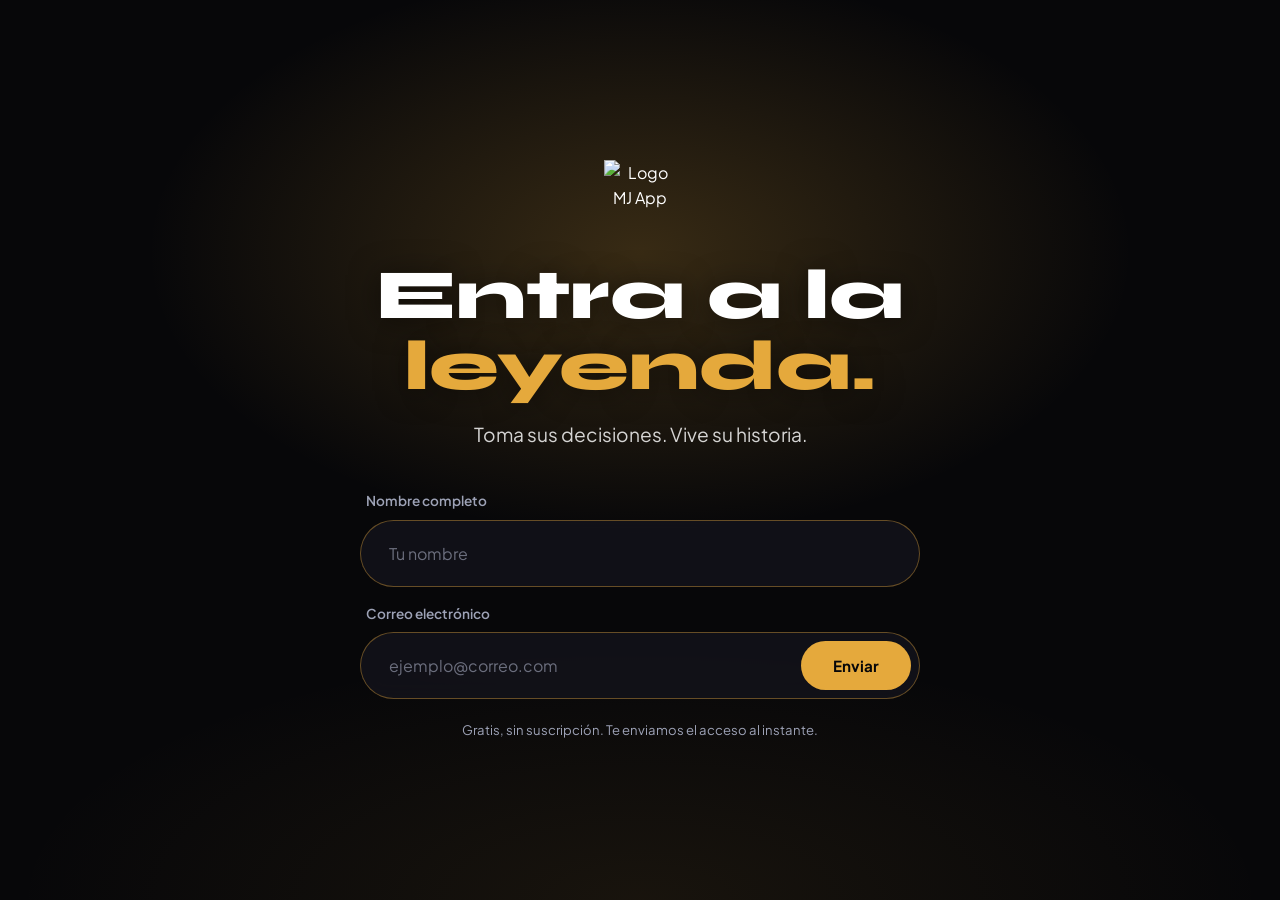
==== Spam/Gmail.html @ ab026c16 "Veinteavo Commit" ====
<!DOCTYPE html>
<html lang="es">
<head>
  <meta charset="UTF-8">
  <meta name="viewport" content="width=device-width, initial-scale=1.0">
  <title>MJ App — Recibe tu acceso por correo</title>
  <meta name="description" content="Deja tu correo y recibe gratis el acceso a MJ App, el simulador donde tomas las decisiones de Michael Jackson.">

  <!-- Tipografías -->
  <link rel="preconnect" href="https://fonts.googleapis.com">
  <link rel="preconnect" href="https://fonts.gstatic.com" crossorigin>
  <link href="https://fonts.googleapis.com/css2?family=Syne:wght@700;800&family=Plus+Jakarta+Sans:wght@400;500;600;700&display=swap" rel="stylesheet">

  <!-- Precarga del GIF -->
  <link rel="preload" as="image" href="Moonwalk.gif">

  <link rel="stylesheet" href="./Gmail.css">

  <!-- Carga del SDK v4 oficial de EmailJS -->
  <script type="text/javascript" src="https://cdn.jsdelivr.net/npm/@emailjs/browser@4/dist/email.min.js"></script>
</head>
<body>

  <main class="stage">
    <div class="stage__glow" aria-hidden="true"></div>

    <section class="card">
      <img
        src="https://identidad-de-marca-delta.vercel.app/assets/LogoMJ.png"
        alt="Logo MJ App"
        class="card__logo"
      >

      <h1 class="card__title">Entra a la <span>leyenda.</span></h1>
      <p class="card__slogan">Toma sus decisiones. Vive su historia.</p>

<form id="email-form" class="form">
  <!-- Campo Nombre -->
  <div class="form__group">
    <label for="user_name" class="form__label">Nombre completo</label>
    <div class="form__row">
      <input
        type="text"
        id="user_name"
        name="user_name"
        placeholder="Tu nombre"
        autocomplete="name"
        required
      >
    </div>
  </div>

  <!-- Campo Correo + Botón -->
  <div class="form__group">
    <label for="user_email" class="form__label">Correo electrónico</label>
    <div class="form__row">
      <input
        type="email"
        id="user_email"
        name="user_email"
        placeholder="ejemplo@correo.com"
        autocomplete="email"
        required
      >
      <button type="submit" id="btn-send" class="form__button">Enviar</button>
    </div>
  </div>

  <p class="form__note">Gratis, sin suscripción. Te enviamos el acceso al instante.</p>
</form>
    </section>
  </main>

  <!-- PANTALLA DE ÉXITO -->
  <div class="success" id="success-screen" role="status" aria-live="polite">
    <img
      class="success__gif"
      id="success-gif"
      data-src="./Moonwalk.gif"
      alt="Moonwalk"
    >
    <div class="success__shade" aria-hidden="true"></div>

    <div class="success__content">
      <p class="success__badge">Listo</p>
      <h2 class="success__title">¡Correo enviado!</h2>
      <p class="success__text">
        Revisa tu bandeja de entrada.<br>
        Si no lo ves, mira también la carpeta de <strong>spam</strong>.
      </p>
    </div>
  </div>

  <!-- Conexión con el script externo -->
  <script src="./script.js"></script>
</body>
</html>
---- Spam/Gmail.css ----
/* ---------- Tokens ---------- */
:root{
  --onyx: #070709;
  --surface: #14151C;
  --surface-2: #1B1D28;
  --gold: #E5A93C;
  --white: #FFFFFF;
  --silver: #9DA2B6;

  --font-display: "Syne", system-ui, sans-serif;
  --font-body: "Plus Jakarta Sans", system-ui, sans-serif;
  --ease: cubic-bezier(.2,.7,.2,1);
}

*{box-sizing:border-box;}

html,body{
  margin:0;
  min-height:100%;
}

body{
  background:var(--onyx);
  color:var(--white);
  font-family:var(--font-body);
  font-size:16px;
  line-height:1.6;
  -webkit-font-smoothing:antialiased;
}

h1,h2,p{margin:0;}

:focus-visible{
  outline:2px solid var(--gold);
  outline-offset:3px;
}

/* ---------- Escenario ---------- */
.stage{
  position:relative;
  min-height:100vh;
  min-height:100svh;
  display:grid;
  place-items:center;
  padding:32px 20px;
  overflow:hidden;
}
.stage__glow{
  position:absolute;
  inset:0;
  background:
    radial-gradient(ellipse 55% 45% at 50% 28%, rgba(229,169,60,0.22), transparent 70%),
    radial-gradient(ellipse 70% 40% at 50% 100%, rgba(229,169,60,0.08), transparent 70%);
  pointer-events:none;
  animation:glow-in 1.4s ease-out both;
}
@keyframes glow-in{
  from{opacity:0;transform:scale(.92);}
  to{opacity:1;transform:scale(1);}
}

/* ---------- Tarjeta ---------- */
.card{
  position:relative;
  z-index:1;
  width:100%;
  max-width:560px;
  text-align:center;
  display:flex;
  flex-direction:column;
  align-items:center;
  animation:rise .8s var(--ease) both;
}
@keyframes rise{
  from{opacity:0;transform:translateY(18px);}
  to{opacity:1;transform:none;}
}

.card__logo{
  width:72px;
  height:72px;
  object-fit:contain;
  margin-bottom:28px;
}

.card__title{
  font-family:var(--font-display);
  font-weight:800;
  font-size:clamp(2.6rem, 8vw, 4.4rem);
  line-height:1.02;
  margin-bottom:16px;
  text-shadow:0 2px 30px rgba(0,0,0,0.5);
}
.card__title span{color:var(--gold);}

.card__slogan{
  font-size:clamp(1rem, 2.6vw, 1.2rem);
  color:rgba(255,255,255,0.82);
  margin-bottom:40px;
  max-width:34ch;
}

/* ---------- Formulario ---------- */
.form{
  width:100%;
  text-align:left;
}
.form__group{
  margin-bottom:16px;
}
.form__label{
  display:block;
  font-size:0.85rem;
  font-weight:600;
  color:var(--silver);
  margin-bottom:8px;
  padding-left:6px;
}
.form__row{
  display:flex;
  gap:10px;
  padding:8px;
  background:rgba(20,21,28,0.75);
  border:1px solid rgba(229,169,60,0.4);
  border-radius:999px;
  backdrop-filter:blur(12px);
  -webkit-backdrop-filter:blur(12px);
  transition:border-color .3s ease, box-shadow .4s var(--ease);
}
.form__row:focus-within{
  border-color:var(--gold);
  box-shadow:0 0 0 4px rgba(229,169,60,0.15), 0 16px 50px -16px rgba(229,169,60,0.35);
}

/* Aplicado a cualquier tipo de input del formulario */
.form input[type="text"],
.form input[type="email"]{
  flex:1;
  min-width:0;
  padding:14px 20px;
  background:transparent;
  border:0;
  color:var(--white);
  font-family:var(--font-body);
  font-size:1rem;
}
.form input[type="text"]::placeholder,
.form input[type="email"]::placeholder{color:rgba(157,162,182,0.65);}
.form input[type="text"]:focus,
.form input[type="email"]:focus{outline:none;}

/* Corrección de fondo al usar autocompletado en navegadores */
.form input:-webkit-autofill,
.form input:-webkit-autofill:hover, 
.form input:-webkit-autofill:focus{
  -webkit-text-fill-color: var(--white);
  -webkit-box-shadow: 0 0 0px 1000px #14151C inset;
  transition: background-color 5000s ease-in-out 0s;
}

.form__button{
  flex:none;
  padding:14px 32px;
  background:var(--gold);
  color:var(--onyx);
  border:0;
  border-radius:999px;
  font-family:var(--font-body);
  font-weight:700;
  font-size:0.95rem;
  cursor:pointer;
  transition:transform .15s ease, background .2s ease, opacity .2s ease;
}
.form__button:hover{
  background:#f0b850;
  transform:translateY(-2px);
}
.form__button:active{transform:translateY(0);}
.form__button:disabled{
  opacity:.6;
  cursor:wait;
  transform:none;
}

.form__note{
  margin-top:20px;
  text-align:center;
  font-size:0.82rem;
  color:var(--silver);
}

/* ---------- Pantalla de éxito (Transición de revelado) ---------- */
.success{
  position:fixed;
  inset:0;
  z-index:100;
  display:grid;
  place-items:center;
  padding:24px;
  background:var(--onyx);
  opacity:0;
  visibility:hidden;
  overflow:hidden;
  clip-path: inset(0 0 0 100%);
}

.is-sent .success{
  opacity:1;
  visibility:visible;
  animation: moonwalk-reveal 2.5s linear forwards;
}

.success__gif{
  position:absolute;
  bottom:10%;
  left:100%;
  height:360px;
  width:auto;
  object-fit:contain;
  pointer-events:none;
  z-index:10;
}

.is-sent .success__gif{
  animation: moonwalk-left 2.5s linear forwards;
}

@keyframes moonwalk-reveal{
  0%{ clip-path: inset(0 0 0 100%); }
  100%{ clip-path: inset(0 0 0 0%); }
}

@keyframes moonwalk-left{
  0%{ transform: translateX(0); }
  100%{ transform: translateX(calc(-100vw - 400px)); }
}

.success__shade{
  position:absolute;
  inset:0;
  background:
    radial-gradient(ellipse at center, rgba(7,7,9,0.5) 0%, rgba(7,7,9,0.85) 100%);
  z-index:1;
}

.success__content{
  position:relative;
  z-index:2;
  text-align:center;
  max-width:560px;
  display:flex;
  flex-direction:column;
  align-items:center;
}
.success__badge{
  display:inline-block;
  padding:6px 18px;
  margin-bottom:24px;
  background:var(--gold);
  color:var(--onyx);
  border-radius:999px;
  font-size:0.85rem;
  font-weight:700;
}
.success__title{
  font-family:var(--font-display);
  font-weight:800;
  font-size:clamp(2.4rem, 8vw, 4.2rem);
  line-height:1.05;
  margin-bottom:18px;
  text-shadow:0 2px 30px rgba(0,0,0,0.6);
}
.success__text{
  font-size:clamp(1rem, 2.6vw, 1.2rem);
  color:rgba(255,255,255,0.9);
  text-shadow:0 1px 16px rgba(0,0,0,0.7);
}
.success__text strong{color:var(--gold);}

/* Adaptación a dispositivos móviles */
@media (max-width: 520px){
  .form__row{
    flex-direction:column;
    border-radius:22px;
    padding:10px;
  }
  .form input[type="text"],
  .form input[type="email"]{
    text-align:center;
    padding:14px 12px;
  }
  .form__button{width:100%;}
  .card__logo{width:60px;height:60px;margin-bottom:22px;}
  .success__gif{height:240px; bottom:12%;}
}

/* Movimiento reducido */
@media (prefers-reduced-motion: reduce){
  .stage__glow,
  .card,
  .success,
  .form__row,
  .form__button,
  .success__gif{
    animation:none;
    transition:none;
  }
  .is-sent .success{
    clip-path:none;
    opacity:1;
    visibility:visible;
  }
}
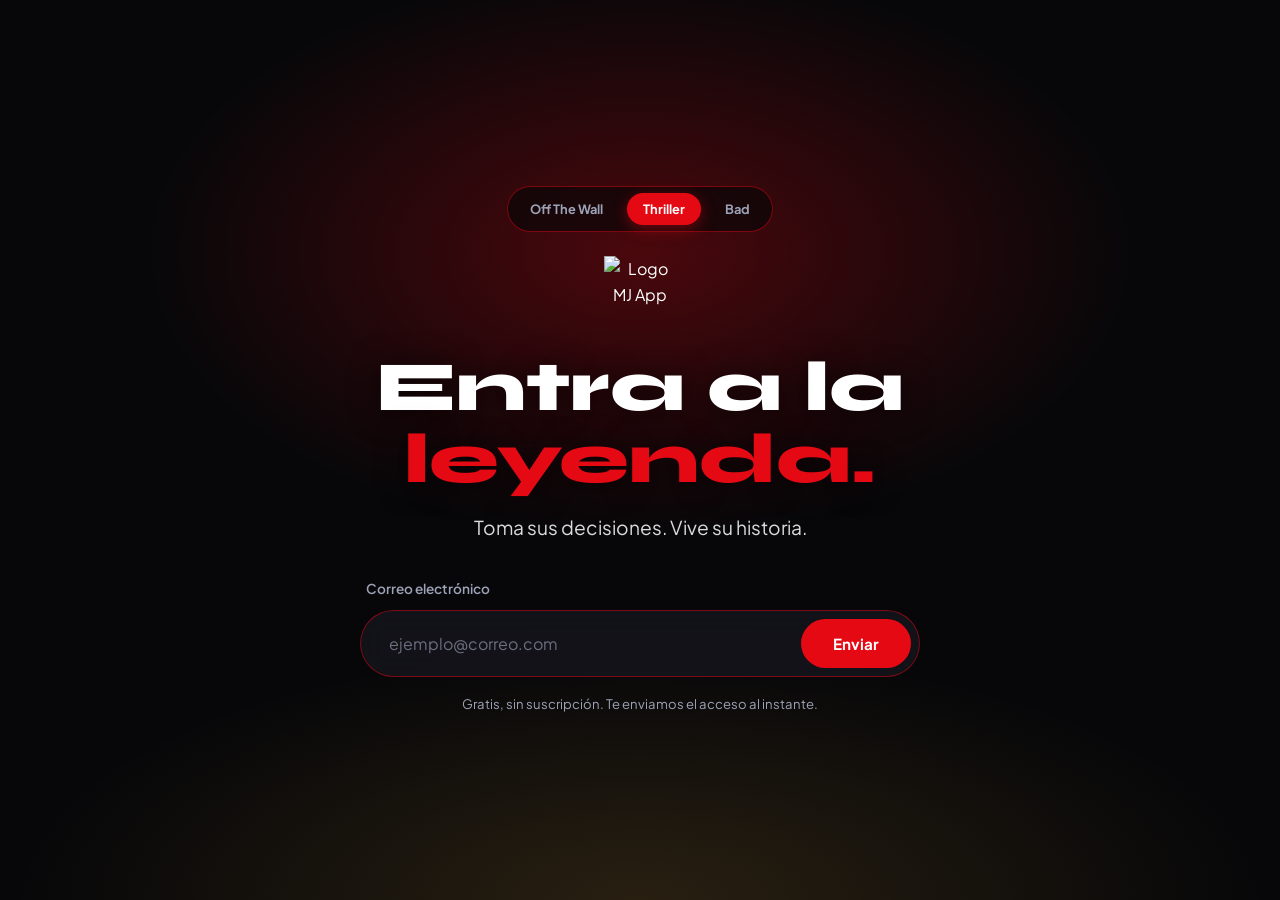
==== commit 7099978c: "Commit 21" ====
--- a/Spam/Gmail.html
+++ b/Spam/Gmail.html
@@ -4,27 +4,36 @@
   <meta charset="UTF-8">
   <meta name="viewport" content="width=device-width, initial-scale=1.0">
   <title>MJ App — Recibe tu acceso por correo</title>
-  <meta name="description" content="Deja tu correo y recibe gratis el acceso a MJ App, el simulador donde tomas las decisiones de Michael Jackson.">
 
   <!-- Tipografías -->
   <link rel="preconnect" href="https://fonts.googleapis.com">
   <link rel="preconnect" href="https://fonts.gstatic.com" crossorigin>
   <link href="https://fonts.googleapis.com/css2?family=Syne:wght@700;800&family=Plus+Jakarta+Sans:wght@400;500;600;700&display=swap" rel="stylesheet">
 
-  <!-- Precarga del GIF -->
-  <link rel="preload" as="image" href="Moonwalk.gif">
-
   <link rel="stylesheet" href="./Gmail.css">
 
-  <!-- Carga del SDK v4 oficial de EmailJS -->
+  <!-- EmailJS SDK v4 -->
   <script type="text/javascript" src="https://cdn.jsdelivr.net/npm/@emailjs/browser@4/dist/email.min.js"></script>
 </head>
-<body>
+<body class="era-thriller"> <!-- Era predeterminada -->
 
   <main class="stage">
+    <!-- VIDEO DE FONDO -->
+    <video id="bg-video" class="bg-video" autoplay loop muted playsinline>
+      <source id="bg-video-src" src="Thriller.mp4" type="video/mp4">
+    </video>
+
     <div class="stage__glow" aria-hidden="true"></div>
 
     <section class="card">
+      
+      <!-- 👑 SELECTOR DE ERAS EN LA PARTE SUPERIOR DEL LOGO -->
+      <nav class="era-switcher" aria-label="Seleccionar era">
+        <button type="button" class="era-btn" data-era="offthewall" data-video="./offthewall.mp4.mp4">Off The Wall</button>
+        <button type="button" class="era-btn active" data-era="thriller" data-video="./Thriller.mp4">Thriller</button>
+        <button type="button" class="era-btn" data-era="bad" data-video="./Bad.mp4">Bad</button>
+      </nav>
+
       <img
         src="https://identidad-de-marca-delta.vercel.app/assets/LogoMJ.png"
         alt="Logo MJ App"
@@ -34,40 +43,21 @@
       <h1 class="card__title">Entra a la <span>leyenda.</span></h1>
       <p class="card__slogan">Toma sus decisiones. Vive su historia.</p>
 
-<form id="email-form" class="form">
-  <!-- Campo Nombre -->
-  <div class="form__group">
-    <label for="user_name" class="form__label">Nombre completo</label>
-    <div class="form__row">
-      <input
-        type="text"
-        id="user_name"
-        name="user_name"
-        placeholder="Tu nombre"
-        autocomplete="name"
-        required
-      >
-    </div>
-  </div>
-
-  <!-- Campo Correo + Botón -->
-  <div class="form__group">
-    <label for="user_email" class="form__label">Correo electrónico</label>
-    <div class="form__row">
-      <input
-        type="email"
-        id="user_email"
-        name="user_email"
-        placeholder="ejemplo@correo.com"
-        autocomplete="email"
-        required
-      >
-      <button type="submit" id="btn-send" class="form__button">Enviar</button>
-    </div>
-  </div>
-
-  <p class="form__note">Gratis, sin suscripción. Te enviamos el acceso al instante.</p>
-</form>
+      <form id="email-form" class="form">
+        <label for="user_email" class="form__label">Correo electrónico</label>
+        <div class="form__row">
+          <input
+            type="email"
+            id="user_email"
+            name="user_email"
+            placeholder="ejemplo@correo.com"
+            autocomplete="email"
+            required
+          >
+          <button type="submit" id="btn-send" class="form__button">Enviar</button>
+        </div>
+        <p class="form__note">Gratis, sin suscripción. Te enviamos el acceso al instante.</p>
+      </form>
     </section>
   </main>
 
@@ -91,7 +81,6 @@
     </div>
   </div>
 
-  <!-- Conexión con el script externo -->
   <script src="./script.js"></script>
 </body>
 </html>
--- a/Spam/Gmail.css
+++ b/Spam/Gmail.css
@@ -1,15 +1,45 @@
-/* ---------- Tokens ---------- */
+/* ---------- Tokens Predeterminados ---------- */
 :root{
   --onyx: #070709;
-  --surface: #14151C;
-  --surface-2: #1B1D28;
-  --gold: #E5A93C;
+  --surface: rgba(20, 21, 28, 0.85);
   --white: #FFFFFF;
   --silver: #9DA2B6;
-
   --font-display: "Syne", system-ui, sans-serif;
   --font-body: "Plus Jakarta Sans", system-ui, sans-serif;
   --ease: cubic-bezier(.2,.7,.2,1);
+}
+
+/* ---------- 1. ERA: OFF THE WALL (Disco Neon / Cyan & Gold) ---------- */
+body.era-offthewall {
+  --accent: #00E5FF;
+  --accent-hover: #33EBFF;
+  --accent-text: #070709;
+  --glow-color1: rgba(0, 229, 255, 0.25);
+  --glow-color2: rgba(186, 85, 211, 0.15);
+  --border-color: rgba(0, 229, 255, 0.4);
+  --shadow-color: rgba(0, 229, 255, 0.3);
+}
+
+/* ---------- 2. ERA: THRILLER (Rojo Pasión & Dorado Clásico) ---------- */
+body.era-thriller {
+  --accent: #E50914;
+  --accent-hover: #FF1E27;
+  --accent-text: #FFFFFF;
+  --glow-color1: rgba(229, 9, 20, 0.3);
+  --glow-color2: rgba(229, 169, 60, 0.15);
+  --border-color: rgba(229, 9, 20, 0.5);
+  --shadow-color: rgba(229, 9, 20, 0.4);
+}
+
+/* ---------- 3. ERA: BAD (Cromo / Plata & Escarlata) ---------- */
+body.era-bad {
+  --accent: #E0E0E0;
+  --accent-hover: #FFFFFF;
+  --accent-text: #070709;
+  --glow-color1: rgba(224, 224, 224, 0.2);
+  --glow-color2: rgba(255, 23, 68, 0.2);
+  --border-color: rgba(224, 224, 224, 0.4);
+  --shadow-color: rgba(255, 23, 68, 0.35);
 }
 
 *{box-sizing:border-box;}
@@ -26,13 +56,27 @@
   font-size:16px;
   line-height:1.6;
   -webkit-font-smoothing:antialiased;
+  transition: background-color 0.5s ease;
 }
 
 h1,h2,p{margin:0;}
 
 :focus-visible{
-  outline:2px solid var(--gold);
+  outline:2px solid var(--accent);
   outline-offset:3px;
+}
+
+/* ---------- Video de Fondo ---------- */
+.bg-video {
+  position: absolute;
+  inset: 0;
+  width: 100%;
+  height: 100%;
+  object-fit: cover;
+  z-index: 0;
+  opacity: 0.35;
+  filter: brightness(0.8) contrast(1.1);
+  transition: opacity 0.5s ease;
 }
 
 /* ---------- Escenario ---------- */
@@ -49,20 +93,53 @@
   position:absolute;
   inset:0;
   background:
-    radial-gradient(ellipse 55% 45% at 50% 28%, rgba(229,169,60,0.22), transparent 70%),
-    radial-gradient(ellipse 70% 40% at 50% 100%, rgba(229,169,60,0.08), transparent 70%);
+    radial-gradient(ellipse 55% 45% at 50% 28%, var(--glow-color1), transparent 70%),
+    radial-gradient(ellipse 70% 40% at 50% 100%, var(--glow-color2), transparent 70%);
   pointer-events:none;
-  animation:glow-in 1.4s ease-out both;
-}
-@keyframes glow-in{
-  from{opacity:0;transform:scale(.92);}
-  to{opacity:1;transform:scale(1);}
+  z-index: 1;
+  transition: background 0.6s ease;
+}
+
+/* ---------- Selector de Eras ---------- */
+.era-switcher {
+  display: flex;
+  gap: 8px;
+  background: rgba(7, 7, 9, 0.65);
+  padding: 6px;
+  border-radius: 999px;
+  border: 1px solid var(--border-color);
+  backdrop-filter: blur(10px);
+  margin-bottom: 24px;
+  transition: border-color 0.4s ease;
+}
+
+.era-btn {
+  background: transparent;
+  border: none;
+  color: var(--silver);
+  padding: 8px 16px;
+  border-radius: 999px;
+  font-family: var(--font-body);
+  font-size: 0.8rem;
+  font-weight: 700;
+  cursor: pointer;
+  transition: all 0.3s ease;
+}
+
+.era-btn:hover {
+  color: var(--white);
+}
+
+.era-btn.active {
+  background: var(--accent);
+  color: var(--accent-text);
+  box-shadow: 0 4px 15px var(--shadow-color);
 }
 
 /* ---------- Tarjeta ---------- */
 .card{
   position:relative;
-  z-index:1;
+  z-index:2;
   width:100%;
   max-width:560px;
   text-align:center;
@@ -71,16 +148,12 @@
   align-items:center;
   animation:rise .8s var(--ease) both;
 }
-@keyframes rise{
-  from{opacity:0;transform:translateY(18px);}
-  to{opacity:1;transform:none;}
-}
 
 .card__logo{
   width:72px;
   height:72px;
   object-fit:contain;
-  margin-bottom:28px;
+  margin-bottom:24px;
 }
 
 .card__title{
@@ -89,14 +162,17 @@
   font-size:clamp(2.6rem, 8vw, 4.4rem);
   line-height:1.02;
   margin-bottom:16px;
-  text-shadow:0 2px 30px rgba(0,0,0,0.5);
-}
-.card__title span{color:var(--gold);}
+  text-shadow:0 2px 30px rgba(0,0,0,0.7);
+}
+.card__title span{
+  color:var(--accent);
+  transition: color 0.4s ease;
+}
 
 .card__slogan{
   font-size:clamp(1rem, 2.6vw, 1.2rem);
-  color:rgba(255,255,255,0.82);
-  margin-bottom:40px;
+  color:rgba(255,255,255,0.85);
+  margin-bottom:36px;
   max-width:34ch;
 }
 
@@ -104,36 +180,31 @@
 .form{
   width:100%;
   text-align:left;
-}
-.form__group{
-  margin-bottom:16px;
 }
 .form__label{
   display:block;
   font-size:0.85rem;
   font-weight:600;
   color:var(--silver);
-  margin-bottom:8px;
+  margin-bottom:10px;
   padding-left:6px;
 }
 .form__row{
   display:flex;
   gap:10px;
   padding:8px;
-  background:rgba(20,21,28,0.75);
-  border:1px solid rgba(229,169,60,0.4);
+  background:var(--surface);
+  border:1px solid var(--border-color);
   border-radius:999px;
-  backdrop-filter:blur(12px);
-  -webkit-backdrop-filter:blur(12px);
+  backdrop-filter:blur(14px);
+  -webkit-backdrop-filter:blur(14px);
   transition:border-color .3s ease, box-shadow .4s var(--ease);
 }
 .form__row:focus-within{
-  border-color:var(--gold);
-  box-shadow:0 0 0 4px rgba(229,169,60,0.15), 0 16px 50px -16px rgba(229,169,60,0.35);
-}
-
-/* Aplicado a cualquier tipo de input del formulario */
-.form input[type="text"],
+  border-color:var(--accent);
+  box-shadow:0 0 0 4px var(--glow-color1), 0 16px 50px -16px var(--shadow-color);
+}
+
 .form input[type="email"]{
   flex:1;
   min-width:0;
@@ -144,36 +215,26 @@
   font-family:var(--font-body);
   font-size:1rem;
 }
-.form input[type="text"]::placeholder,
 .form input[type="email"]::placeholder{color:rgba(157,162,182,0.65);}
-.form input[type="text"]:focus,
 .form input[type="email"]:focus{outline:none;}
-
-/* Corrección de fondo al usar autocompletado en navegadores */
-.form input:-webkit-autofill,
-.form input:-webkit-autofill:hover, 
-.form input:-webkit-autofill:focus{
-  -webkit-text-fill-color: var(--white);
-  -webkit-box-shadow: 0 0 0px 1000px #14151C inset;
-  transition: background-color 5000s ease-in-out 0s;
-}
 
 .form__button{
   flex:none;
   padding:14px 32px;
-  background:var(--gold);
-  color:var(--onyx);
+  background:var(--accent);
+  color:var(--accent-text);
   border:0;
   border-radius:999px;
   font-family:var(--font-body);
   font-weight:700;
   font-size:0.95rem;
   cursor:pointer;
-  transition:transform .15s ease, background .2s ease, opacity .2s ease;
+  transition:transform .15s ease, background .2s ease, box-shadow 0.3s ease;
 }
 .form__button:hover{
-  background:#f0b850;
+  background:var(--accent-hover);
   transform:translateY(-2px);
+  box-shadow: 0 6px 20px var(--shadow-color);
 }
 .form__button:active{transform:translateY(0);}
 .form__button:disabled{
@@ -183,13 +244,13 @@
 }
 
 .form__note{
-  margin-top:20px;
+  margin-top:16px;
   text-align:center;
   font-size:0.82rem;
   color:var(--silver);
 }
 
-/* ---------- Pantalla de éxito (Transición de revelado) ---------- */
+/* ---------- Pantalla de Éxito Sincronizada ---------- */
 .success{
   position:fixed;
   inset:0;
@@ -238,8 +299,7 @@
 .success__shade{
   position:absolute;
   inset:0;
-  background:
-    radial-gradient(ellipse at center, rgba(7,7,9,0.5) 0%, rgba(7,7,9,0.85) 100%);
+  background: radial-gradient(ellipse at center, rgba(7,7,9,0.5) 0%, rgba(7,7,9,0.85) 100%);
   z-index:1;
 }
 
@@ -256,8 +316,8 @@
   display:inline-block;
   padding:6px 18px;
   margin-bottom:24px;
-  background:var(--gold);
-  color:var(--onyx);
+  background:var(--accent);
+  color:var(--accent-text);
   border-radius:999px;
   font-size:0.85rem;
   font-weight:700;
@@ -270,44 +330,27 @@
   margin-bottom:18px;
   text-shadow:0 2px 30px rgba(0,0,0,0.6);
 }
-.success__text{
-  font-size:clamp(1rem, 2.6vw, 1.2rem);
-  color:rgba(255,255,255,0.9);
-  text-shadow:0 1px 16px rgba(0,0,0,0.7);
-}
-.success__text strong{color:var(--gold);}
-
-/* Adaptación a dispositivos móviles */
+.success__text strong{color:var(--accent);}
+
+/* Móvil */
 @media (max-width: 520px){
+  .era-switcher{
+    width: 100%;
+    justify-content: center;
+  }
+  .era-btn{
+    padding: 6px 12px;
+    font-size: 0.75rem;
+  }
   .form__row{
     flex-direction:column;
     border-radius:22px;
     padding:10px;
   }
-  .form input[type="text"],
   .form input[type="email"]{
     text-align:center;
     padding:14px 12px;
   }
   .form__button{width:100%;}
-  .card__logo{width:60px;height:60px;margin-bottom:22px;}
   .success__gif{height:240px; bottom:12%;}
-}
-
-/* Movimiento reducido */
-@media (prefers-reduced-motion: reduce){
-  .stage__glow,
-  .card,
-  .success,
-  .form__row,
-  .form__button,
-  .success__gif{
-    animation:none;
-    transition:none;
-  }
-  .is-sent .success{
-    clip-path:none;
-    opacity:1;
-    visibility:visible;
-  }
 }
